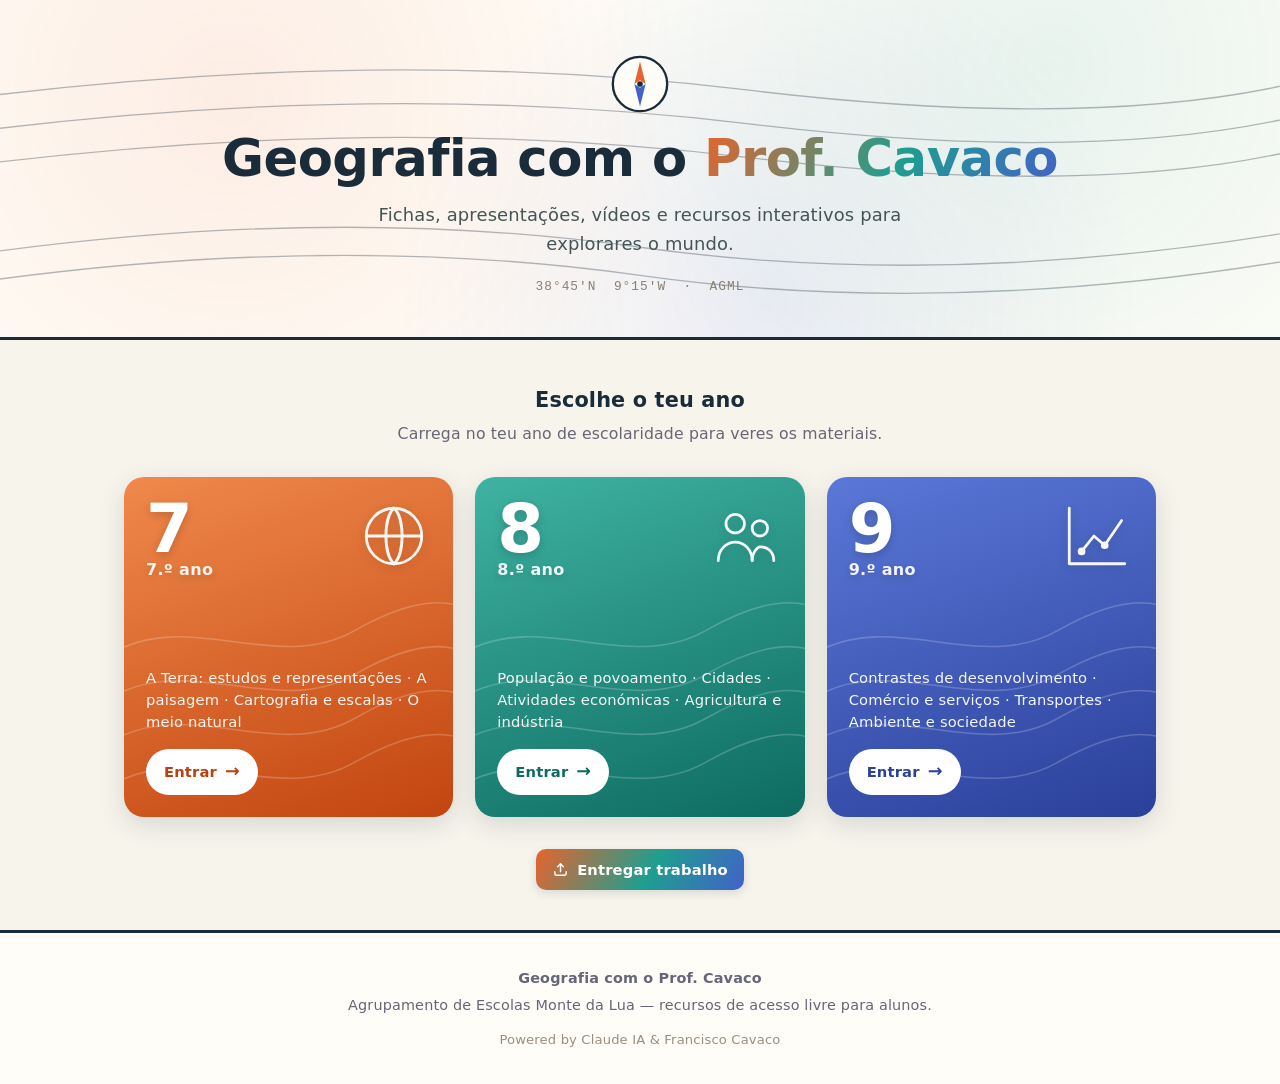
==== index.html @ 621656b1 "Add files via upload" ====
<!DOCTYPE html>
<!--
=====================================================================
  GEOGRAFIA COM O PROF. CAVACO  —  FOLHA DE ROSTO (pagina de entrada)
=====================================================================
  Esta e' a pagina inicial. Tem 3 portais: 7.º, 8.º e 9.º ano.
  Cada portal abre a pagina do ano:  7ano.html · 8ano.html · 9ano.html

  Para editar os MATERIAIS, vai a essas paginas (7ano.html, etc.).
  O estilo de TODAS as paginas esta' no ficheiro  estilo.css .

  FICHEIROS DO SITE (poe todos na mesma pasta no GitHub):
    index.html   estilo.css   7ano.html   8ano.html   9ano.html
=====================================================================
-->
<html lang="pt-PT">
<head>
<meta charset="UTF-8">
<meta name="viewport" content="width=device-width, initial-scale=1.0">
<title>Geografia com o Prof. Cavaco</title>
<meta name="description" content="Materiais didáticos de Geografia para o 7.º, 8.º e 9.º anos — fichas, apresentações, vídeos e recursos interativos.">
<link rel="stylesheet" href="estilo.css">
</head>
<body>

<header class="topo">
  <svg class="contornos" viewBox="0 0 1200 300" preserveAspectRatio="none" aria-hidden="true">
    <g fill="none" stroke="#1a2b3a" stroke-width="1.2">
      <path d="M-50,90 Q350,40 700,80 T1250,65"/>
      <path d="M-50,120 Q350,70 700,110 T1250,95"/>
      <path d="M-50,150 Q350,100 700,140 T1250,125"/>
      <path d="M-50,230 Q300,180 600,220 T1250,200"/>
      <path d="M-50,255 Q300,205 600,245 T1250,225"/>
    </g>
  </svg>
  <div class="topo-conteudo">
    <svg class="bussola" viewBox="0 0 64 64" aria-hidden="true">
      <circle cx="32" cy="32" r="29" fill="#fffdf8" stroke="#1a2b3a" stroke-width="2.5"/>
      <g class="agulha">
        <polygon points="32,8 38,32 32,28 26,32" fill="#e8632e"/>
        <polygon points="32,56 38,32 32,36 26,32" fill="#4361c9"/>
      </g>
      <circle cx="32" cy="32" r="3" fill="#1a2b3a"/>
    </svg>
    <h1>Geografia com o <span class="realce">Prof. Cavaco</span></h1>
    <p class="subt">Fichas, apresentações, vídeos e recursos interativos para explorares o mundo.</p>
    <p class="coord">38°45′N&nbsp;&nbsp;9°15′W&nbsp;&nbsp;·&nbsp;&nbsp;AGML</p>
  </div>
</header>

<main>
  <div class="intro">
    <h2>Escolhe o teu ano</h2>
    <p>Carrega no teu ano de escolaridade para veres os materiais.</p>
  </div>

  <div class="portais">

    <!-- 7.º -->
    <a class="portal" data-ano="7" href="7ano.html">
      <svg class="curvas" preserveAspectRatio="none" viewBox="0 0 300 340" aria-hidden="true">
        <g fill="none" stroke="#fff" stroke-width="1.4">
          <path d="M-10 280 C60 240 140 300 210 260 S320 230 340 270"/>
          <path d="M-10 240 C60 200 140 260 210 220 S320 190 340 230"/>
          <path d="M-10 200 C60 160 140 220 210 180 S320 150 340 190"/>
          <path d="M-10 160 C60 120 140 180 210 140 S320 110 340 150"/>
        </g>
      </svg>
      <div class="portal-topo">
        <div class="num-grande">7<small>7.º ano</small></div>
        <svg class="ilustra" viewBox="0 0 48 48" fill="none" stroke="#fff" stroke-width="1.8" stroke-linecap="round" stroke-linejoin="round">
          <circle cx="24" cy="24" r="18"/>
          <path d="M6 24h36M24 6c7 6 7 30 0 36M24 6c-7 6-7 30 0 36"/>
        </svg>
      </div>
      <div class="portal-corpo">
        <p class="temas">A Terra: estudos e representações · A paisagem · Cartografia e escalas · O meio natural</p>
        <span class="entrar">Entrar</span>
      </div>
    </a>

    <!-- 8.º -->
    <a class="portal" data-ano="8" href="8ano.html">
      <svg class="curvas" preserveAspectRatio="none" viewBox="0 0 300 340" aria-hidden="true">
        <g fill="none" stroke="#fff" stroke-width="1.4">
          <path d="M-10 280 C60 240 140 300 210 260 S320 230 340 270"/>
          <path d="M-10 240 C60 200 140 260 210 220 S320 190 340 230"/>
          <path d="M-10 200 C60 160 140 220 210 180 S320 150 340 190"/>
          <path d="M-10 160 C60 120 140 180 210 140 S320 110 340 150"/>
        </g>
      </svg>
      <div class="portal-topo">
        <div class="num-grande">8<small>8.º ano</small></div>
        <svg class="ilustra" viewBox="0 0 48 48" fill="none" stroke="#fff" stroke-width="1.8" stroke-linecap="round" stroke-linejoin="round">
          <circle cx="17" cy="16" r="6"/><path d="M6 40c0-7 5-12 11-12s11 5 11 12"/>
          <circle cx="33" cy="19" r="5"/><path d="M28 40c0-6 4-9 5-9 6 0 9 4 9 9"/>
        </svg>
      </div>
      <div class="portal-corpo">
        <p class="temas">População e povoamento · Cidades · Atividades económicas · Agricultura e indústria</p>
        <span class="entrar">Entrar</span>
      </div>
    </a>

    <!-- 9.º -->
    <a class="portal" data-ano="9" href="9ano.html">
      <svg class="curvas" preserveAspectRatio="none" viewBox="0 0 300 340" aria-hidden="true">
        <g fill="none" stroke="#fff" stroke-width="1.4">
          <path d="M-10 280 C60 240 140 300 210 260 S320 230 340 270"/>
          <path d="M-10 240 C60 200 140 260 210 220 S320 190 340 230"/>
          <path d="M-10 200 C60 160 140 220 210 180 S320 150 340 190"/>
          <path d="M-10 160 C60 120 140 180 210 140 S320 110 340 150"/>
        </g>
      </svg>
      <div class="portal-topo">
        <div class="num-grande">9<small>9.º ano</small></div>
        <svg class="ilustra" viewBox="0 0 48 48" fill="none" stroke="#fff" stroke-width="1.8" stroke-linecap="round" stroke-linejoin="round">
          <path d="M6 42V6M6 42h36"/><path d="M14 34l8-10 7 6 11-16"/>
          <circle cx="14" cy="34" r="1.6" fill="#fff"/><circle cx="29" cy="30" r="1.6" fill="#fff"/>
        </svg>
      </div>
      <div class="portal-corpo">
        <p class="temas">Contrastes de desenvolvimento · Comércio e serviços · Transportes · Ambiente e sociedade</p>
        <span class="entrar">Entrar</span>
      </div>
    </a>

  </div>

  <div class="entrega-barra">
    <a class="nav-entrega" href="https://script.google.com/macros/s/AKfycbxPIQdEKgnUB-2S5rvdmDjcyJCblMdHNhRYEU7vLfnrzmA-_B3CE5xKaD30jVN5-7ya2w/exec" target="_blank" rel="noopener">
      <svg viewBox="0 0 24 24" fill="none" stroke="currentColor" stroke-width="2" stroke-linecap="round" stroke-linejoin="round" aria-hidden="true">
        <path d="M12 15V4"/><path d="M8 8l4-4 4 4"/><path d="M4 15v3a2 2 0 0 0 2 2h12a2 2 0 0 0 2-2v-3"/>
      </svg>
      <span>Entregar trabalho</span>
    </a>
  </div>
</main>

<footer>
  <p><strong>Geografia com o Prof. Cavaco</strong></p>
  <p>Agrupamento de Escolas Monte da Lua — recursos de acesso livre para alunos.</p>
  <p class="credito">Powered by Claude IA &amp; Francisco Cavaco</p>
</footer>

</body>
</html>
---- estilo.css ----
/* ===================================================================
   GEOGRAFIA COM O PROF. CAVACO — estilo partilhado por todas as páginas
   (folha de rosto + páginas de cada ano)
   Muda aqui uma vez e o site todo muda.
=================================================================== */
:root{
  --tinta:#1a2b3a;
  --papel:#f7f4ec;
  --papel-2:#fffdf8;
  --linha:#d9cfc0;

  /* uma cor por ano — as "regiões do mapa" */
  --c7:#e8632e;   --c7-claro:#fde4d8;   --c7-escuro:#b8410f;
  --c8:#1f9e8f;   --c8-claro:#d3efeb;   --c8-escuro:#0d6b60;
  --c9:#4361c9;   --c9-claro:#dde3f8;   --c9-escuro:#2a409a;

  --sombra:0 6px 24px rgba(26,43,58,.10);
  --sombra-forte:0 14px 32px rgba(26,43,58,.18);
  --raio:16px;
}

*{box-sizing:border-box;margin:0;padding:0}
html{scroll-behavior:smooth}
body{
  font-family:'Verdana','Segoe UI',system-ui,sans-serif;
  background:var(--papel);
  color:var(--tinta);
  line-height:1.6;
  letter-spacing:.01em;
  -webkit-font-smoothing:antialiased;
  min-height:100vh;
  display:flex;flex-direction:column;
}

/* ===== TOPO com "curvas de nível" (usado na folha de rosto) ===== */
.topo{
  position:relative;overflow:hidden;
  background:
    radial-gradient(circle at 18% 30%, rgba(232,99,46,.10), transparent 42%),
    radial-gradient(circle at 82% 20%, rgba(31,158,143,.10), transparent 42%),
    radial-gradient(circle at 60% 90%, rgba(67,97,201,.10), transparent 45%),
    var(--papel-2);
  border-bottom:3px solid var(--tinta);
}
.contornos{position:absolute;inset:0;width:100%;height:100%;opacity:.32;pointer-events:none}
.topo-conteudo{position:relative;max-width:1080px;margin:0 auto;padding:54px 24px 40px;text-align:center}

.bussola{width:60px;height:60px;margin:0 auto 16px;display:block}
.bussola .agulha{transform-origin:32px 32px;animation:girar 14s ease-in-out infinite}
@keyframes girar{0%,100%{transform:rotate(-8deg)}50%{transform:rotate(8deg)}}
@media (prefers-reduced-motion:reduce){.bussola .agulha{animation:none}}

h1{font-size:clamp(2rem,5.2vw,3.2rem);line-height:1.12;font-weight:800;letter-spacing:-.01em}
h1 .realce{
  background:linear-gradient(120deg,var(--c7),var(--c8) 55%,var(--c9));
  -webkit-background-clip:text;background-clip:text;-webkit-text-fill-color:transparent;
}
.subt{margin:14px auto 0;max-width:600px;font-size:clamp(1rem,2.2vw,1.12rem);color:#455}
.coord{margin-top:18px;font-family:'Courier New',monospace;font-size:.8rem;letter-spacing:.08em;color:#8a7f70}

/* ===== FOLHA DE ROSTO: portais ===== */
main{flex:1;max-width:1080px;margin:0 auto;padding:44px 24px 40px;width:100%}
.intro{text-align:center;margin-bottom:30px}
.intro h2{font-size:1.3rem;font-weight:800}
.intro p{color:#667;font-size:.98rem;margin-top:4px}

.portais{display:grid;grid-template-columns:repeat(3,1fr);gap:22px}
.portal{
  position:relative;overflow:hidden;
  display:flex;flex-direction:column;
  border-radius:20px;text-decoration:none;color:#fff;
  min-height:340px;box-shadow:0 8px 26px rgba(26,43,58,.14);
  transition:transform .2s ease, box-shadow .2s ease;isolation:isolate;
}
.portal:hover{transform:translateY(-6px);box-shadow:0 18px 40px rgba(26,43,58,.24)}
.portal:focus-visible{outline:4px solid var(--tinta);outline-offset:3px}
.portal[data-ano="7"]{background:linear-gradient(160deg,#f0894b 0%,#c2450f 100%)}
.portal[data-ano="8"]{background:linear-gradient(160deg,#3fb3a3 0%,#0d6b60 100%)}
.portal[data-ano="9"]{background:linear-gradient(160deg,#5b78d8 0%,#2a409a 100%)}
.portal .curvas{position:absolute;inset:0;opacity:.20;z-index:-1}
.portal-topo{display:flex;align-items:flex-start;justify-content:space-between;padding:22px 22px 0}
.num-grande{font-size:4.2rem;font-weight:800;line-height:.9;letter-spacing:-.03em;text-shadow:0 3px 10px rgba(0,0,0,.18)}
.num-grande small{display:block;font-size:1rem;font-weight:700;letter-spacing:.02em;opacity:.92;margin-top:4px}
.ilustra{width:74px;height:74px;flex:0 0 auto;opacity:.95;filter:drop-shadow(0 2px 6px rgba(0,0,0,.18))}
.portal-corpo{margin-top:auto;padding:0 22px 22px}
.portal-corpo .temas{font-size:.92rem;line-height:1.5;opacity:.95;margin-bottom:16px}
.entrar{display:inline-flex;align-items:center;gap:8px;background:#fff;color:var(--tinta);font-weight:800;font-size:.92rem;padding:11px 18px;border-radius:999px;transition:gap .18s ease}
.portal[data-ano="7"] .entrar{color:var(--c7-escuro)}
.portal[data-ano="8"] .entrar{color:var(--c8-escuro)}
.portal[data-ano="9"] .entrar{color:var(--c9-escuro)}
.entrar::after{content:"→";font-size:1.1rem;line-height:1}
.portal:hover .entrar{gap:12px}

.entrega-barra{text-align:center;margin-top:32px}

/* ===== PÁGINAS DE ANO: barra de navegação ===== */
.ano-nav{
  position:sticky;top:0;z-index:50;
  background:var(--papel);border-bottom:2px solid var(--linha);
  box-shadow:0 4px 14px rgba(26,43,58,.05);
}
.ano-nav-in{max-width:1080px;margin:0 auto;display:flex;align-items:center;gap:6px;padding:10px 16px;overflow-x:auto}
.nav-inicio{
  display:inline-flex;align-items:center;gap:7px;
  font-weight:800;font-size:.95rem;text-decoration:none;color:var(--tinta);
  padding:9px 14px;border-radius:10px;white-space:nowrap;
}
.nav-inicio::before{content:"←";font-size:1.05rem}
.nav-inicio:hover{background:#efeae0}
.nav-sep{width:1px;height:24px;background:var(--linha);margin:0 4px;flex:0 0 auto}
.nav-ano{
  font-weight:700;font-size:.95rem;text-decoration:none;color:var(--tinta);
  padding:9px 14px;border-radius:10px;white-space:nowrap;
  display:inline-flex;align-items:center;gap:8px;
}
.nav-ano .ponto{width:11px;height:11px;border-radius:50%}
.nav-ano[data-ano="7"] .ponto{background:var(--c7)}
.nav-ano[data-ano="8"] .ponto{background:var(--c8)}
.nav-ano[data-ano="9"] .ponto{background:var(--c9)}
.nav-ano:hover{background:#efeae0}
.nav-ano[aria-current="page"][data-ano="7"]{background:var(--c7);color:#fff}
.nav-ano[aria-current="page"][data-ano="8"]{background:var(--c8);color:#fff}
.nav-ano[aria-current="page"][data-ano="9"]{background:var(--c9);color:#fff}
.nav-ano[aria-current="page"] .ponto{background:#fff}
.nav-entrega{
  margin-left:auto;flex:0 0 auto;
  display:inline-flex;align-items:center;gap:8px;
  padding:9px 16px;border-radius:10px;
  font-weight:800;font-size:.92rem;text-decoration:none;color:#fff;white-space:nowrap;
  background:linear-gradient(120deg,var(--c7),var(--c8) 55%,var(--c9));
  box-shadow:0 3px 10px rgba(26,43,58,.14);
  transition:transform .12s ease, box-shadow .18s ease, filter .18s ease;
}
.nav-entrega:hover{transform:translateY(-1px);box-shadow:0 6px 16px rgba(26,43,58,.2);filter:brightness(1.03)}
.nav-entrega svg{width:17px;height:17px}

/* banda colorida do ano */
.ano-banda{position:relative;overflow:hidden;color:#fff;border-bottom:3px solid var(--tinta)}
.ano-7 .ano-banda{background:linear-gradient(150deg,#f0894b 0%,#c2450f 100%)}
.ano-8 .ano-banda{background:linear-gradient(150deg,#3fb3a3 0%,#0d6b60 100%)}
.ano-9 .ano-banda{background:linear-gradient(150deg,#5b78d8 0%,#2a409a 100%)}
.ano-banda .curvas{position:absolute;inset:0;opacity:.18;pointer-events:none}
.ano-banda-in{position:relative;max-width:1080px;margin:0 auto;padding:34px 24px;display:flex;align-items:center;gap:20px}
.ano-banda .num{font-size:3.6rem;font-weight:800;line-height:.9;letter-spacing:-.03em;flex:0 0 auto;text-shadow:0 3px 10px rgba(0,0,0,.18)}
.ano-banda h1{font-size:clamp(1.5rem,4vw,2.1rem);color:#fff;-webkit-text-fill-color:#fff}
.ano-banda p{margin-top:4px;font-size:.98rem;opacity:.95;max-width:60ch}

/* ===== UNIDADES (temas colapsáveis) ===== */
.painel-conteudo{max-width:1080px;margin:0 auto;padding:34px 24px 60px;width:100%;flex:1}
.unidade{background:var(--papel-2);border:1px solid var(--linha);border-radius:var(--raio);margin-bottom:20px;overflow:hidden;box-shadow:var(--sombra)}
.unidade-topo{width:100%;display:flex;align-items:center;gap:14px;padding:20px 22px;background:none;border:none;cursor:pointer;font-family:inherit;text-align:left;color:var(--tinta)}
.unidade-topo:focus-visible{outline:3px solid var(--tinta);outline-offset:-3px}
.num{font-family:'Courier New',monospace;font-weight:700;font-size:.9rem;padding:4px 9px;border-radius:8px;flex:0 0 auto}
.ano-7 .num{background:var(--c7-claro);color:var(--c7-escuro)}
.ano-8 .num{background:var(--c8-claro);color:var(--c8-escuro)}
.ano-9 .num{background:var(--c9-claro);color:var(--c9-escuro)}
.unidade-topo h3{font-size:1.12rem;font-weight:700;flex:1}
.seta{transition:transform .25s ease;flex:0 0 auto;font-size:1.1rem;color:#999}
.unidade.aberta .seta{transform:rotate(90deg)}

/* corpo do tema -> GRELHA de cartões */
.unidade-corpo{display:none;padding:6px 22px 8px}
.unidade.aberta .unidade-corpo{display:grid;grid-template-columns:repeat(auto-fill,minmax(220px,1fr));gap:18px;padding-bottom:26px}

/* ===== CARTÃO de recurso ===== */
.recurso{
  display:flex;flex-direction:column;background:var(--papel-2);
  border:1px solid var(--linha);border-radius:var(--raio);overflow:hidden;
  text-decoration:none;color:inherit;box-shadow:0 2px 6px rgba(26,43,58,.06);
  transition:transform .18s ease, box-shadow .18s ease, border-color .18s ease;
}
.recurso:hover{transform:translateY(-4px);box-shadow:var(--sombra-forte);border-color:transparent}
.recurso:focus-visible{outline:3px solid var(--tinta);outline-offset:2px}

/* capa gerada: gradiente por ano + curvas + símbolo por tipo */
.capa{position:relative;aspect-ratio:16/10;display:grid;place-items:center;overflow:hidden}
.ano-7 .capa{background:linear-gradient(150deg,#f0894b 0%,#c2450f 100%)}
.ano-8 .capa{background:linear-gradient(150deg,#3fb3a3 0%,#0d6b60 100%)}
.ano-9 .capa{background:linear-gradient(150deg,#5b78d8 0%,#2a409a 100%)}
.capa::before{
  content:"";position:absolute;inset:0;opacity:.22;background-repeat:no-repeat;background-size:cover;
  background-image:url("data:image/svg+xml,%3Csvg xmlns='http://www.w3.org/2000/svg' viewBox='0 0 200 125' fill='none' stroke='white' stroke-width='1'%3E%3Cpath d='M-5 100 C40 75 80 115 120 90 S190 70 210 100'/%3E%3Cpath d='M-5 75 C40 50 80 90 120 65 S190 45 210 75'/%3E%3Cpath d='M-5 50 C40 25 80 65 120 40 S190 20 210 50'/%3E%3Cpath d='M-5 25 C40 2 80 40 120 16 S190 -3 210 25'/%3E%3C/svg%3E");
}
.capa::after{
  content:"";position:relative;z-index:1;width:48px;height:48px;
  background-repeat:no-repeat;background-position:center;background-size:contain;
  filter:drop-shadow(0 2px 5px rgba(0,0,0,.20));
}
.i-red   .capa::after{background-image:url("data:image/svg+xml,%3Csvg xmlns='http://www.w3.org/2000/svg' viewBox='0 0 24 24' fill='none' stroke='white' stroke-width='1.4' stroke-linecap='round' stroke-linejoin='round'%3E%3Ccircle cx='12' cy='12' r='9'/%3E%3Cpath d='M3 12h18M12 3c3.5 3 3.5 15 0 18M12 3c-3.5 3-3.5 15 0 18'/%3E%3C/svg%3E")}
.i-pdf   .capa::after{background-image:url("data:image/svg+xml,%3Csvg xmlns='http://www.w3.org/2000/svg' viewBox='0 0 24 24' fill='none' stroke='white' stroke-width='1.4' stroke-linecap='round' stroke-linejoin='round'%3E%3Cpath d='M7 3h7l4 4v14H7z'/%3E%3Cpath d='M14 3v4h4M9 13h6M9 17h5'/%3E%3C/svg%3E")}
.i-ppt   .capa::after{background-image:url("data:image/svg+xml,%3Csvg xmlns='http://www.w3.org/2000/svg' viewBox='0 0 24 24' fill='none' stroke='white' stroke-width='1.4' stroke-linecap='round' stroke-linejoin='round'%3E%3Crect x='4' y='4' width='16' height='11' rx='1'/%3E%3Cpath d='M12 15v4M8 21h8'/%3E%3C/svg%3E")}
.i-video .capa::after{background-image:url("data:image/svg+xml,%3Csvg xmlns='http://www.w3.org/2000/svg' viewBox='0 0 24 24' fill='none' stroke='white' stroke-width='1.4' stroke-linecap='round' stroke-linejoin='round'%3E%3Ccircle cx='12' cy='12' r='9'/%3E%3Cpath d='M10 8l6 4-6 4z' fill='white' stroke='none'/%3E%3C/svg%3E")}
.i-doc   .capa::after{background-image:url("data:image/svg+xml,%3Csvg xmlns='http://www.w3.org/2000/svg' viewBox='0 0 24 24' fill='none' stroke='white' stroke-width='1.4' stroke-linecap='round' stroke-linejoin='round'%3E%3Cpath d='M7 3h7l4 4v14H7z'/%3E%3Cpath d='M14 3v4h4M9 8h3M9 12h6M9 16h6'/%3E%3C/svg%3E")}

.tipo{position:absolute;top:10px;left:10px;z-index:2;background:#fff;border-radius:999px;padding:3px 10px;font-size:.6rem;font-weight:800;letter-spacing:.06em;box-shadow:0 1px 3px rgba(0,0,0,.12)}
.i-red   .tipo{color:#6a3fc4}
.i-pdf   .tipo{color:#d64545}
.i-ppt   .tipo{color:#d97a12}
.i-video .tipo{color:#c0392b}
.i-doc   .tipo{color:#2a6fb0}

.corpo{display:flex;flex-direction:column;gap:4px;padding:14px 15px 15px;flex:1}
.corpo strong{font-size:1rem;font-weight:800;line-height:1.32}
.corpo .meta{font-size:.8rem;color:#889}
.acao{margin-top:auto;padding-top:12px;font-size:.82rem;font-weight:800;display:inline-flex;align-items:center;gap:6px;transition:gap .18s ease}
.acao::after{content:"→";font-size:1rem;line-height:1}
.ano-7 .acao{color:var(--c7-escuro)}
.ano-8 .acao{color:var(--c8-escuro)}
.ano-9 .acao{color:var(--c9-escuro)}
.recurso:hover .acao{gap:11px}

.vazio{grid-column:1/-1;padding:26px;text-align:center;color:#99917f;font-style:italic}

/* ===== RODAPÉ ===== */
footer{border-top:3px solid var(--tinta);background:var(--papel-2);padding:30px 24px;text-align:center}
footer p{font-size:.9rem;color:#667;margin:4px 0}
footer .credito{font-size:.82rem;color:#998f7d;margin-top:12px}

/* ===== cortina de organização (olho fechado) ===== */
.oculto{display:none !important}

/* ===== responsivo ===== */
@media (max-width:820px){.portais{grid-template-columns:1fr;gap:16px}.portal{min-height:auto}}
@media (max-width:560px){
  .unidade.aberta .unidade-corpo{grid-template-columns:repeat(auto-fill,minmax(150px,1fr));gap:14px}
  .corpo strong{font-size:.94rem}
  .ano-banda .num{font-size:2.8rem}
}
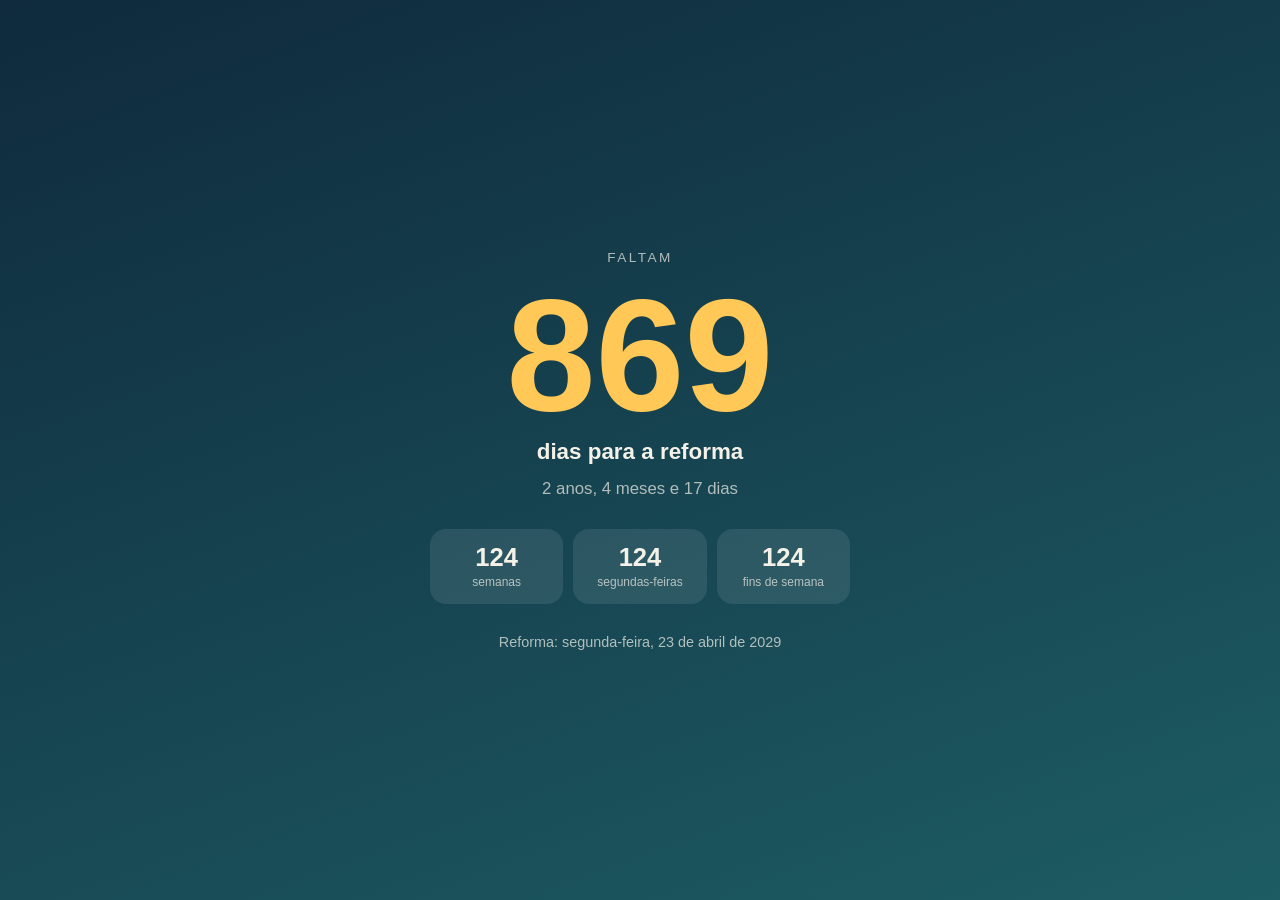
==== commit a2a7d527: "Add files via upload" ====
--- a/index.html
+++ b/index.html
@@ -1,147 +1,181 @@
 <!DOCTYPE html>
-<!--
-=====================================================================
-  GEOGRAFIA COM O PROF. CAVACO  —  FOLHA DE ROSTO (pagina de entrada)
-=====================================================================
-  Esta e' a pagina inicial. Tem 3 portais: 7.º, 8.º e 9.º ano.
-  Cada portal abre a pagina do ano:  7ano.html · 8ano.html · 9ano.html
-
-  Para editar os MATERIAIS, vai a essas paginas (7ano.html, etc.).
-  O estilo de TODAS as paginas esta' no ficheiro  estilo.css .
-
-  FICHEIROS DO SITE (poe todos na mesma pasta no GitHub):
-    index.html   estilo.css   7ano.html   8ano.html   9ano.html
-=====================================================================
--->
 <html lang="pt-PT">
 <head>
 <meta charset="UTF-8">
-<meta name="viewport" content="width=device-width, initial-scale=1.0">
-<title>Geografia com o Prof. Cavaco</title>
-<meta name="description" content="Materiais didáticos de Geografia para o 7.º, 8.º e 9.º anos — fichas, apresentações, vídeos e recursos interativos.">
-<link rel="stylesheet" href="estilo.css">
+<meta name="viewport" content="width=device-width, initial-scale=1, viewport-fit=cover">
+<title>Reforma</title>
+<meta name="apple-mobile-web-app-capable" content="yes">
+<meta name="mobile-web-app-capable" content="yes">
+<meta name="apple-mobile-web-app-title" content="Reforma">
+<meta name="apple-mobile-web-app-status-bar-style" content="black-translucent">
+<meta name="theme-color" content="#0f2a3d">
+<style>
+  :root {
+    --fundo1: #0f2a3d;
+    --fundo2: #1d5c63;
+    --texto: #f4f1e8;
+    --suave: rgba(244, 241, 232, .7);
+    --destaque: #ffc857;
+    --cartao: rgba(255, 255, 255, .09);
+  }
+  * { box-sizing: border-box; margin: 0; padding: 0; }
+  html, body { height: 100%; }
+  body {
+    font-family: -apple-system, BlinkMacSystemFont, "Segoe UI", Roboto, Helvetica, Arial, sans-serif;
+    color: var(--texto);
+    background: linear-gradient(160deg, var(--fundo1), var(--fundo2)) fixed;
+    display: flex;
+    align-items: center;
+    justify-content: center;
+    padding: calc(24px + env(safe-area-inset-top)) 20px calc(24px + env(safe-area-inset-bottom));
+    text-align: center;
+  }
+  main { width: 100%; max-width: 420px; }
+  .etiqueta {
+    font-size: .85rem;
+    letter-spacing: .18em;
+    text-transform: uppercase;
+    color: var(--suave);
+  }
+  .dias {
+    font-size: clamp(5.5rem, 34vw, 10rem);
+    font-weight: 800;
+    line-height: 1;
+    color: var(--destaque);
+    margin: 10px 0 4px;
+    font-variant-numeric: tabular-nums;
+  }
+  .unidade { font-size: 1.4rem; font-weight: 600; }
+  .detalhe { margin-top: 14px; font-size: 1.05rem; color: var(--suave); }
+  .cartoes {
+    display: grid;
+    grid-template-columns: repeat(3, 1fr);
+    gap: 10px;
+    margin-top: 30px;
+  }
+  .cartao {
+    background: var(--cartao);
+    border-radius: 16px;
+    padding: 14px 6px;
+  }
+  .cartao b {
+    display: block;
+    font-size: 1.6rem;
+    font-variant-numeric: tabular-nums;
+  }
+  .cartao span { font-size: .75rem; color: var(--suave); }
+  .data { margin-top: 30px; font-size: .9rem; color: var(--suave); }
+</style>
 </head>
 <body>
+<main>
+  <p class="etiqueta" id="etiqueta">Faltam</p>
+  <p class="dias" id="dias">–</p>
+  <p class="unidade" id="unidade">dias para a reforma</p>
+  <p class="detalhe" id="detalhe"></p>
 
-<header class="topo">
-  <svg class="contornos" viewBox="0 0 1200 300" preserveAspectRatio="none" aria-hidden="true">
-    <g fill="none" stroke="#1a2b3a" stroke-width="1.2">
-      <path d="M-50,90 Q350,40 700,80 T1250,65"/>
-      <path d="M-50,120 Q350,70 700,110 T1250,95"/>
-      <path d="M-50,150 Q350,100 700,140 T1250,125"/>
-      <path d="M-50,230 Q300,180 600,220 T1250,200"/>
-      <path d="M-50,255 Q300,205 600,245 T1250,225"/>
-    </g>
-  </svg>
-  <div class="topo-conteudo">
-    <svg class="bussola" viewBox="0 0 64 64" aria-hidden="true">
-      <circle cx="32" cy="32" r="29" fill="#fffdf8" stroke="#1a2b3a" stroke-width="2.5"/>
-      <g class="agulha">
-        <polygon points="32,8 38,32 32,28 26,32" fill="#e8632e"/>
-        <polygon points="32,56 38,32 32,36 26,32" fill="#4361c9"/>
-      </g>
-      <circle cx="32" cy="32" r="3" fill="#1a2b3a"/>
-    </svg>
-    <h1>Geografia com o <span class="realce">Prof. Cavaco</span></h1>
-    <p class="subt">Fichas, apresentações, vídeos e recursos interativos para explorares o mundo.</p>
-    <p class="coord">38°45′N&nbsp;&nbsp;9°15′W&nbsp;&nbsp;·&nbsp;&nbsp;AGML</p>
-  </div>
-</header>
-
-<main>
-  <div class="intro">
-    <h2>Escolhe o teu ano</h2>
-    <p>Carrega no teu ano de escolaridade para veres os materiais.</p>
+  <div class="cartoes" id="cartoes">
+    <div class="cartao"><b id="semanas">–</b><span>semanas</span></div>
+    <div class="cartao"><b id="segundas">–</b><span>segundas-feiras</span></div>
+    <div class="cartao"><b id="fds">–</b><span>fins de semana</span></div>
   </div>
 
-  <div class="portais">
-
-    <!-- 7.º -->
-    <a class="portal" data-ano="7" href="7ano.html">
-      <svg class="curvas" preserveAspectRatio="none" viewBox="0 0 300 340" aria-hidden="true">
-        <g fill="none" stroke="#fff" stroke-width="1.4">
-          <path d="M-10 280 C60 240 140 300 210 260 S320 230 340 270"/>
-          <path d="M-10 240 C60 200 140 260 210 220 S320 190 340 230"/>
-          <path d="M-10 200 C60 160 140 220 210 180 S320 150 340 190"/>
-          <path d="M-10 160 C60 120 140 180 210 140 S320 110 340 150"/>
-        </g>
-      </svg>
-      <div class="portal-topo">
-        <div class="num-grande">7<small>7.º ano</small></div>
-        <svg class="ilustra" viewBox="0 0 48 48" fill="none" stroke="#fff" stroke-width="1.8" stroke-linecap="round" stroke-linejoin="round">
-          <circle cx="24" cy="24" r="18"/>
-          <path d="M6 24h36M24 6c7 6 7 30 0 36M24 6c-7 6-7 30 0 36"/>
-        </svg>
-      </div>
-      <div class="portal-corpo">
-        <p class="temas">A Terra: estudos e representações · A paisagem · Cartografia e escalas · O meio natural</p>
-        <span class="entrar">Entrar</span>
-      </div>
-    </a>
-
-    <!-- 8.º -->
-    <a class="portal" data-ano="8" href="8ano.html">
-      <svg class="curvas" preserveAspectRatio="none" viewBox="0 0 300 340" aria-hidden="true">
-        <g fill="none" stroke="#fff" stroke-width="1.4">
-          <path d="M-10 280 C60 240 140 300 210 260 S320 230 340 270"/>
-          <path d="M-10 240 C60 200 140 260 210 220 S320 190 340 230"/>
-          <path d="M-10 200 C60 160 140 220 210 180 S320 150 340 190"/>
-          <path d="M-10 160 C60 120 140 180 210 140 S320 110 340 150"/>
-        </g>
-      </svg>
-      <div class="portal-topo">
-        <div class="num-grande">8<small>8.º ano</small></div>
-        <svg class="ilustra" viewBox="0 0 48 48" fill="none" stroke="#fff" stroke-width="1.8" stroke-linecap="round" stroke-linejoin="round">
-          <circle cx="17" cy="16" r="6"/><path d="M6 40c0-7 5-12 11-12s11 5 11 12"/>
-          <circle cx="33" cy="19" r="5"/><path d="M28 40c0-6 4-9 5-9 6 0 9 4 9 9"/>
-        </svg>
-      </div>
-      <div class="portal-corpo">
-        <p class="temas">População e povoamento · Cidades · Atividades económicas · Agricultura e indústria</p>
-        <span class="entrar">Entrar</span>
-      </div>
-    </a>
-
-    <!-- 9.º -->
-    <a class="portal" data-ano="9" href="9ano.html">
-      <svg class="curvas" preserveAspectRatio="none" viewBox="0 0 300 340" aria-hidden="true">
-        <g fill="none" stroke="#fff" stroke-width="1.4">
-          <path d="M-10 280 C60 240 140 300 210 260 S320 230 340 270"/>
-          <path d="M-10 240 C60 200 140 260 210 220 S320 190 340 230"/>
-          <path d="M-10 200 C60 160 140 220 210 180 S320 150 340 190"/>
-          <path d="M-10 160 C60 120 140 180 210 140 S320 110 340 150"/>
-        </g>
-      </svg>
-      <div class="portal-topo">
-        <div class="num-grande">9<small>9.º ano</small></div>
-        <svg class="ilustra" viewBox="0 0 48 48" fill="none" stroke="#fff" stroke-width="1.8" stroke-linecap="round" stroke-linejoin="round">
-          <path d="M6 42V6M6 42h36"/><path d="M14 34l8-10 7 6 11-16"/>
-          <circle cx="14" cy="34" r="1.6" fill="#fff"/><circle cx="29" cy="30" r="1.6" fill="#fff"/>
-        </svg>
-      </div>
-      <div class="portal-corpo">
-        <p class="temas">Contrastes de desenvolvimento · Comércio e serviços · Transportes · Ambiente e sociedade</p>
-        <span class="entrar">Entrar</span>
-      </div>
-    </a>
-
-  </div>
-
-  <div class="entrega-barra">
-    <a class="nav-entrega" href="https://script.google.com/macros/s/AKfycbxPIQdEKgnUB-2S5rvdmDjcyJCblMdHNhRYEU7vLfnrzmA-_B3CE5xKaD30jVN5-7ya2w/exec" target="_blank" rel="noopener">
-      <svg viewBox="0 0 24 24" fill="none" stroke="currentColor" stroke-width="2" stroke-linecap="round" stroke-linejoin="round" aria-hidden="true">
-        <path d="M12 15V4"/><path d="M8 8l4-4 4 4"/><path d="M4 15v3a2 2 0 0 0 2 2h12a2 2 0 0 0 2-2v-3"/>
-      </svg>
-      <span>Entregar trabalho</span>
-    </a>
-  </div>
+  <p class="data" id="data"></p>
 </main>
 
-<footer>
-  <p><strong>Geografia com o Prof. Cavaco</strong></p>
-  <p>Agrupamento de Escolas Monte da Lua — recursos de acesso livre para alunos.</p>
-  <p class="credito">Powered by Claude IA &amp; Francisco Cavaco</p>
-</footer>
+<script>
+  // ====== DATA DA REFORMA (ano, mês, dia) — muda aqui se for preciso ======
+  var ANO = 2029, MES = 4, DIA = 23;
+  // =========================================================================
 
+  var MS_DIA = 86400000;
+
+  function plural(n, singular, pluralTxt) {
+    return n + " " + (n === 1 ? singular : pluralTxt);
+  }
+
+  function juntar(partes) {
+    if (partes.length <= 1) return partes.join("");
+    return partes.slice(0, -1).join(", ") + " e " + partes[partes.length - 1];
+  }
+
+  function atualizar() {
+    var agora = new Date();
+    var hojeUTC = Date.UTC(agora.getFullYear(), agora.getMonth(), agora.getDate());
+    var alvoUTC = Date.UTC(ANO, MES - 1, DIA);
+    var dias = Math.round((alvoUTC - hojeUTC) / MS_DIA);
+
+    var alvo = new Date(ANO, MES - 1, DIA);
+    document.getElementById("data").textContent = "Reforma: " +
+      alvo.toLocaleDateString("pt-PT", { weekday: "long", day: "numeric", month: "long", year: "numeric" });
+
+    if (dias <= 0) {
+      document.getElementById("etiqueta").textContent = dias === 0 ? "É hoje!" : "Reformado há";
+      document.getElementById("dias").textContent = dias === 0 ? "🎉" : -dias;
+      document.getElementById("unidade").textContent = dias === 0 ? "Boa reforma, Francisco!" : (dias === -1 ? "dia" : "dias") + " 🎉";
+      document.getElementById("detalhe").textContent = "";
+      document.getElementById("cartoes").style.display = "none";
+      return;
+    }
+
+    document.getElementById("dias").textContent = dias;
+    document.getElementById("unidade").textContent = (dias === 1 ? "dia" : "dias") + " para a reforma";
+
+    // Anos, meses e dias de calendário
+    var a = ANO - agora.getFullYear();
+    var m = (MES - 1) - agora.getMonth();
+    var d = DIA - agora.getDate();
+    if (d < 0) { m--; d += new Date(ANO, MES - 1, 0).getDate(); }
+    if (m < 0) { a--; m += 12; }
+    var partes = [];
+    if (a > 0) partes.push(plural(a, "ano", "anos"));
+    if (m > 0) partes.push(plural(m, "mês", "meses"));
+    if (d > 0) partes.push(plural(d, "dia", "dias"));
+    document.getElementById("detalhe").textContent = juntar(partes);
+
+    // Semanas, segundas-feiras e fins de semana (sábados) de hoje até à véspera da reforma
+    var segundas = 0, sabados = 0;
+    var diaSemana = agora.getDay();
+    for (var i = 0; i < dias; i++) {
+      var ds = (diaSemana + i) % 7;
+      if (ds === 1) segundas++;
+      if (ds === 6) sabados++;
+    }
+    document.getElementById("semanas").textContent = Math.floor(dias / 7);
+    document.getElementById("segundas").textContent = segundas;
+    document.getElementById("fds").textContent = sabados;
+  }
+
+  // Ícone para o ecrã principal (desenhado aqui para manter tudo num só ficheiro)
+  function criarIcone() {
+    try {
+      var c = document.createElement("canvas");
+      c.width = c.height = 180;
+      var x = c.getContext("2d");
+      var g = x.createLinearGradient(0, 0, 180, 180);
+      g.addColorStop(0, "#0f2a3d");
+      g.addColorStop(1, "#1d5c63");
+      x.fillStyle = g;
+      x.fillRect(0, 0, 180, 180);
+      x.fillStyle = "#ffc857";
+      x.font = "bold 110px sans-serif";
+      x.textAlign = "center";
+      x.textBaseline = "middle";
+      x.fillText("R", 90, 98);
+      var url = c.toDataURL("image/png");
+      ["apple-touch-icon", "icon"].forEach(function (rel) {
+        var l = document.createElement("link");
+        l.rel = rel;
+        l.href = url;
+        document.head.appendChild(l);
+      });
+    } catch (e) {}
+  }
+
+  criarIcone();
+  atualizar();
+  setInterval(atualizar, 60000);
+  document.addEventListener("visibilitychange", atualizar);
+</script>
 </body>
 </html>
